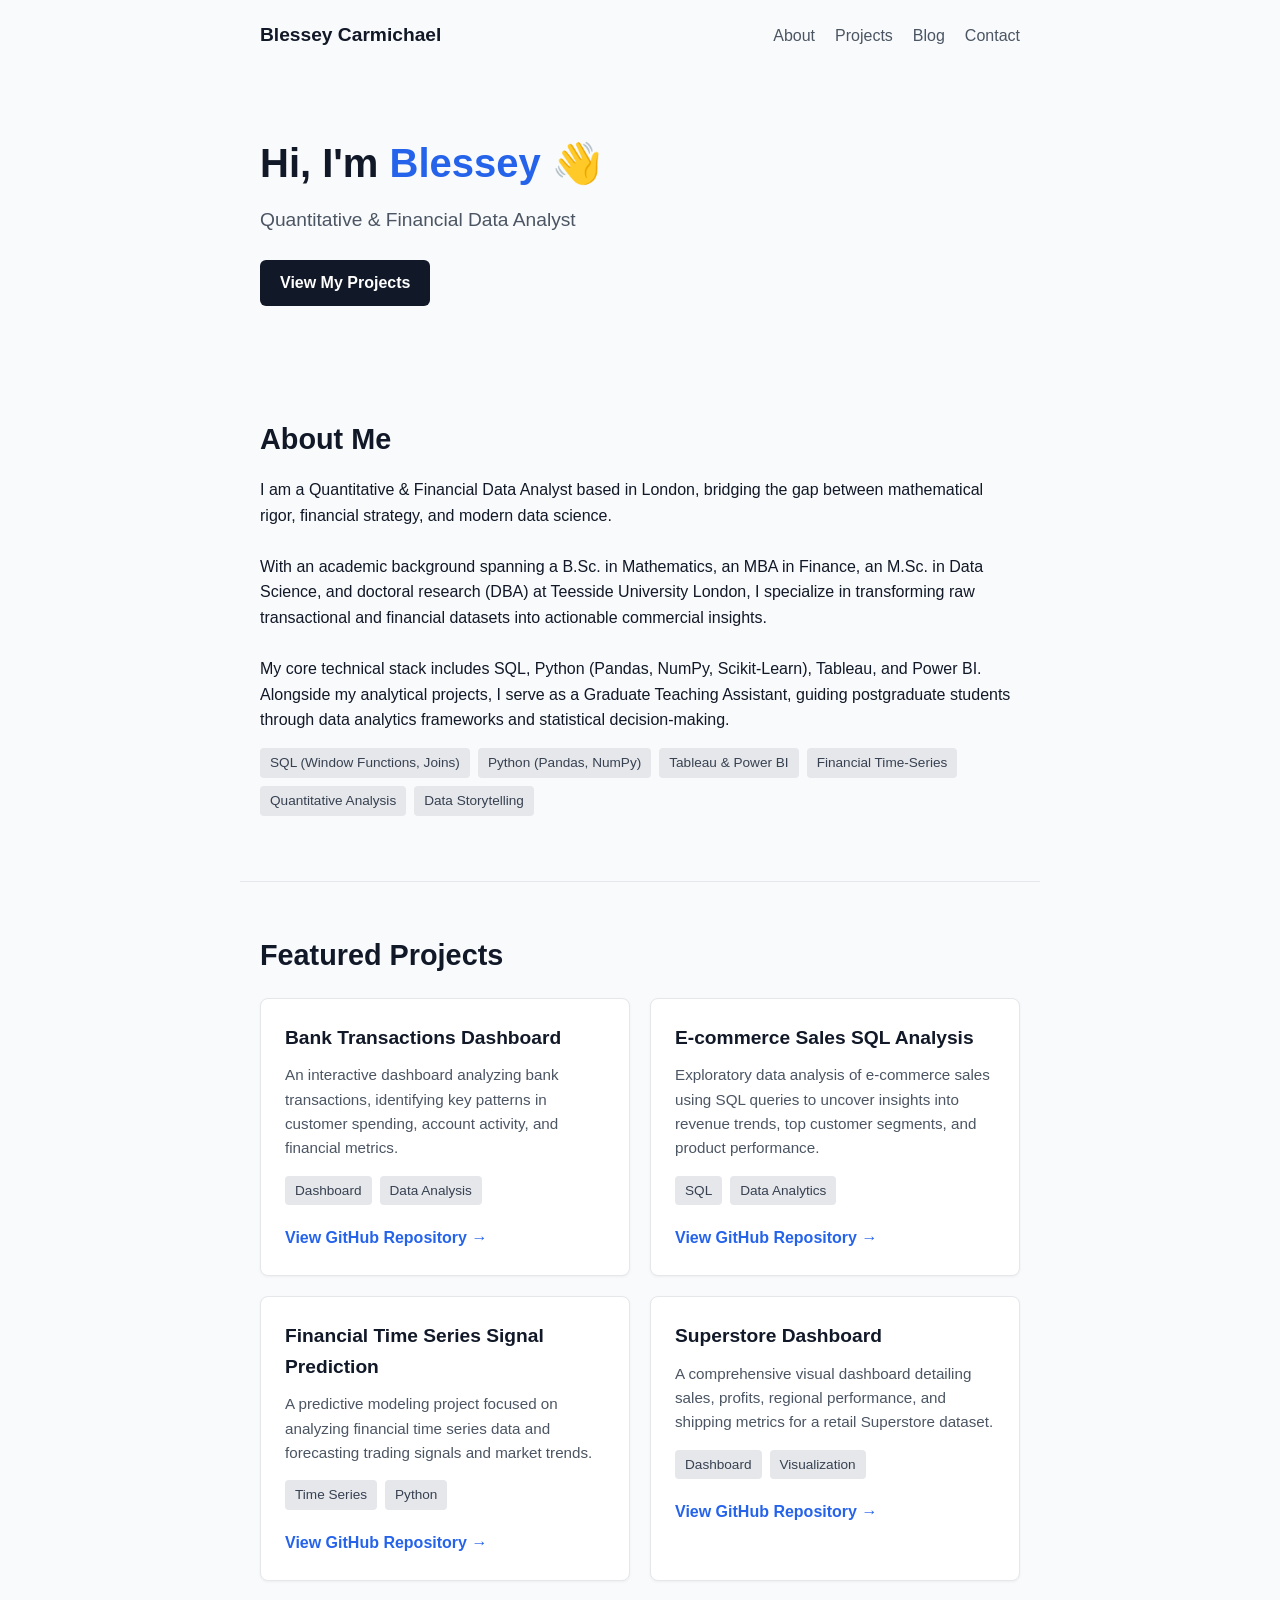
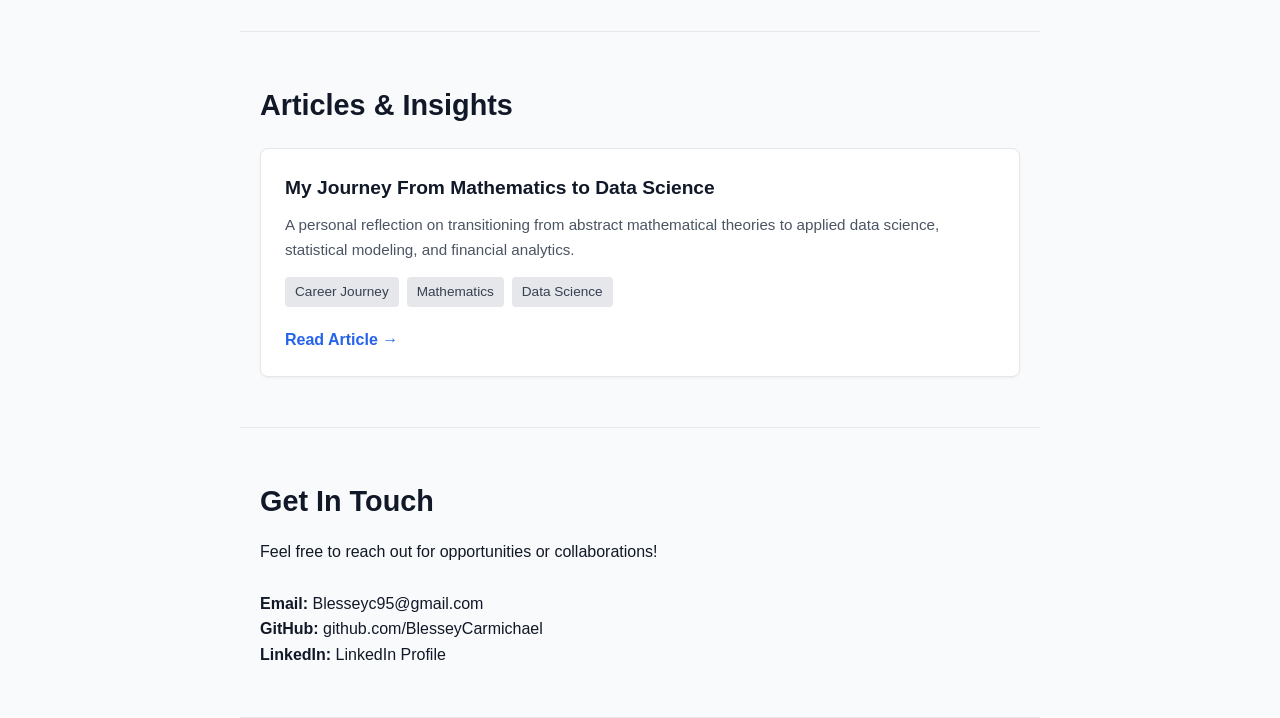
==== index.html @ a4f205b0 "Update index.html" ====
<!DOCTYPE html>
<html lang="en">
<head>
  <meta charset="UTF-8">
  <meta name="viewport" content="width=device-width, initial-scale=1.0">
  <title>Blessey Carmichael | Portfolio</title>
  
  <!-- Links your CSS file to style the webpage -->
  <link rel="stylesheet" href="style.css">
</head>
<body>

  <!-- Navigation Bar -->
  <nav class="navbar">
    <div class="logo">Blessey Carmichael</div>
    <ul class="nav-links">
      <li><a href="#about">About</a></li>
      <li><a href="#projects">Projects</a></li>
      <li><a href="#blog">Blog</a></li>
      <li><a href="#contact">Contact</a></li>
    </ul>
  </nav>

  <!-- Hero Section -->
  <header class="hero">
    <h1>Hi, I'm <span class="highlight">Blessey</span> 👋</h1>
    <p class="subtitle">Quantitative & Financial Data Analyst</p>
    <a href="#projects" class="btn">View My Projects</a>
  </header>

  <!-- About Me Section -->
  <section id="about" class="section">
    <h2>About Me</h2>
    <p>
      I am a Quantitative & Financial Data Analyst based in London, bridging the gap between mathematical rigor, financial strategy, and modern data science.
    </p>
    <br>
    <p>
      With an academic background spanning a B.Sc. in Mathematics, an MBA in Finance, an M.Sc. in Data Science, and doctoral research (DBA) at Teesside University London, I specialize in transforming raw transactional and financial datasets into actionable commercial insights.
    </p>
    <br>
    <p>
      My core technical stack includes SQL, Python (Pandas, NumPy, Scikit-Learn), Tableau, and Power BI. Alongside my analytical projects, I serve as a Graduate Teaching Assistant, guiding postgraduate students through data analytics frameworks and statistical decision-making.
    </p>

    <div class="skills">
      <span class="tag">SQL (Window Functions, Joins)</span>
      <span class="tag">Python (Pandas, NumPy)</span>
      <span class="tag">Tableau & Power BI</span>
      <span class="tag">Financial Time-Series</span>
      <span class="tag">Quantitative Analysis</span>
      <span class="tag">Data Storytelling</span>
    </div>
  </section>

  <!-- Projects Section -->
  <section id="projects" class="section">
    <h2>Featured Projects</h2>
    <div class="projects-grid">
      
      <!-- Project 1 -->
      <div class="card">
        <h3>Bank Transactions Dashboard</h3>
        <p>An interactive dashboard analyzing bank transactions, identifying key patterns in customer spending, account activity, and financial metrics.</p>
        <div class="card-tags">
          <span>Dashboard</span>
          <span>Data Analysis</span>
        </div>
        <a href="https://github.com/BlesseyCarmichael/bank-transactions-dashboard" class="card-link" target="_blank">View GitHub Repository →</a>
      </div>

      <!-- Project 2 -->
      <div class="card">
        <h3>E-commerce Sales SQL Analysis</h3>
        <p>Exploratory data analysis of e-commerce sales using SQL queries to uncover insights into revenue trends, top customer segments, and product performance.</p>
        <div class="card-tags">
          <span>SQL</span>
          <span>Data Analytics</span>
        </div>
        <a href="https://github.com/BlesseyCarmichael/ecommerce-sales-sql-analysis" class="card-link" target="_blank">View GitHub Repository →</a>
      </div>

      <!-- Project 3 -->
      <div class="card">
        <h3>Financial Time Series Signal Prediction</h3>
        <p>A predictive modeling project focused on analyzing financial time series data and forecasting trading signals and market trends.</p>
        <div class="card-tags">
          <span>Time Series</span>
          <span>Python</span>
        </div>
        <a href="https://github.com/BlesseyCarmichael/financial-time-series-signal-prediction" class="card-link" target="_blank">View GitHub Repository →</a>
      </div>

      <!-- Project 4 -->
      <div class="card">
        <h3>Superstore Dashboard</h3>
        <p>A comprehensive visual dashboard detailing sales, profits, regional performance, and shipping metrics for a retail Superstore dataset.</p>
        <div class="card-tags">
          <span>Dashboard</span>
          <span>Visualization</span>
        </div>
        <a href="https://github.com/BlesseyCarmichael/Superstore_dashboard" class="card-link" target="_blank">View GitHub Repository →</a>
      </div>

    </div>
  </section>

  <!-- Blog Section -->
  <section id="blog" class="section">
    <h2>Articles & Insights</h2>
    <div class="projects-grid">

      <!-- Blog Post 1 -->
      <div class="card">
        <h3>My Journey From Mathematics to Data Science</h3>
        <p>A personal reflection on transitioning from abstract mathematical theories to applied data science, statistical modeling, and financial analytics.</p>
        <div class="card-tags">
          <span>Career Journey</span>
          <span>Mathematics</span>
          <span>Data Science</span>
        </div>
        <a href="blogs/math-to-data-science.html" class="card-link">Read Article →</a>
      </div>

    </div>
  </section>

  <!-- Contact Section -->
  <section id="contact" class="section">
    <h2>Get In Touch</h2>
    <p>Feel free to reach out for opportunities or collaborations!</p>
    <br>
    <p><strong>Email:</strong> <a href="mailto:Blesseyc95@gmail.com">Blesseyc95@gmail.com</a></p>
    <p><strong>GitHub:</strong> <a href="https://github.com/BlesseyCarmichael" target="_blank">github.com/BlesseyCarmichael</a></p>
    <p><strong>LinkedIn:</strong> <a href="https://linkedin.com/in/blessey-carmichael" target="_blank">LinkedIn Profile</a></p>
  </section>

</body>
</html>
---- style.css ----
/* Reset default spacing */
* {
  margin: 0;
  padding: 0;
  box-sizing: border-box;
}

/* Page font & background colors */
body {
  font-family: -apple-system, BlinkMacSystemFont, "Segoe UI", Roboto, Helvetica, Arial, sans-serif;
  color: #111827;
  background-color: #f9fafb;
  line-height: 1.6;
}

/* Links */
a {
  text-decoration: none;
  color: inherit;
}

/* Sections alignment */
.section {
  max-width: 800px;
  margin: 0 auto;
  padding: 50px 20px;
  border-bottom: 1px solid #e5e7eb;
}

h2 {
  font-size: 1.8rem;
  margin-bottom: 15px;
  color: #111827;
}

/* Navigation Bar */
.navbar {
  max-width: 800px;
  margin: 0 auto;
  padding: 20px;
  display: flex;
  justify-content: space-between;
  align-items: center;
}

.logo {
  font-weight: 700;
  font-size: 1.2rem;
}

.nav-links {
  display: flex;
  list-style: none;
  gap: 20px;
}

.nav-links a {
  color: #4b5563;
  font-weight: 500;
}

.nav-links a:hover {
  color: #2563eb;
}

/* Hero Section */
.hero {
  max-width: 800px;
  margin: 0 auto;
  padding: 60px 20px;
}

.hero h1 {
  font-size: 2.5rem;
  margin-bottom: 10px;
}

.highlight {
  color: #2563eb; /* Professional Blue */
}

.subtitle {
  font-size: 1.2rem;
  color: #4b5563;
  margin-bottom: 25px;
}

/* Buttons */
.btn {
  display: inline-block;
  background-color: #111827;
  color: #ffffff;
  padding: 10px 20px;
  border-radius: 6px;
  font-weight: 600;
}

.btn:hover {
  background-color: #374151;
}

/* Skill Tags */
.skills, .card-tags {
  display: flex;
  flex-wrap: wrap;
  gap: 8px;
  margin-top: 15px;
  margin-bottom: 15px;
}

.tag, .card-tags span {
  background-color: #e5e7eb;
  color: #374151;
  padding: 4px 10px;
  border-radius: 4px;
  font-size: 0.85rem;
  font-weight: 500;
}

/* Project Cards Layout */
.projects-grid {
  display: grid;
  grid-template-columns: repeat(auto-fit, minmax(300px, 1fr));
  gap: 20px;
  margin-top: 20px;
}

.card {
  background-color: #ffffff;
  border: 1px solid #e5e7eb;
  padding: 24px;
  border-radius: 8px;
  box-shadow: 0 1px 3px rgba(0,0,0,0.05);
}

.card h3 {
  margin-bottom: 10px;
  font-size: 1.2rem;
}

.card p {
  color: #4b5563;
  font-size: 0.95rem;
  margin-bottom: 15px;
}

.card-link {
  color: #2563eb;
  font-weight: 600;
  display: inline-block;
  margin-top: 5px;
}
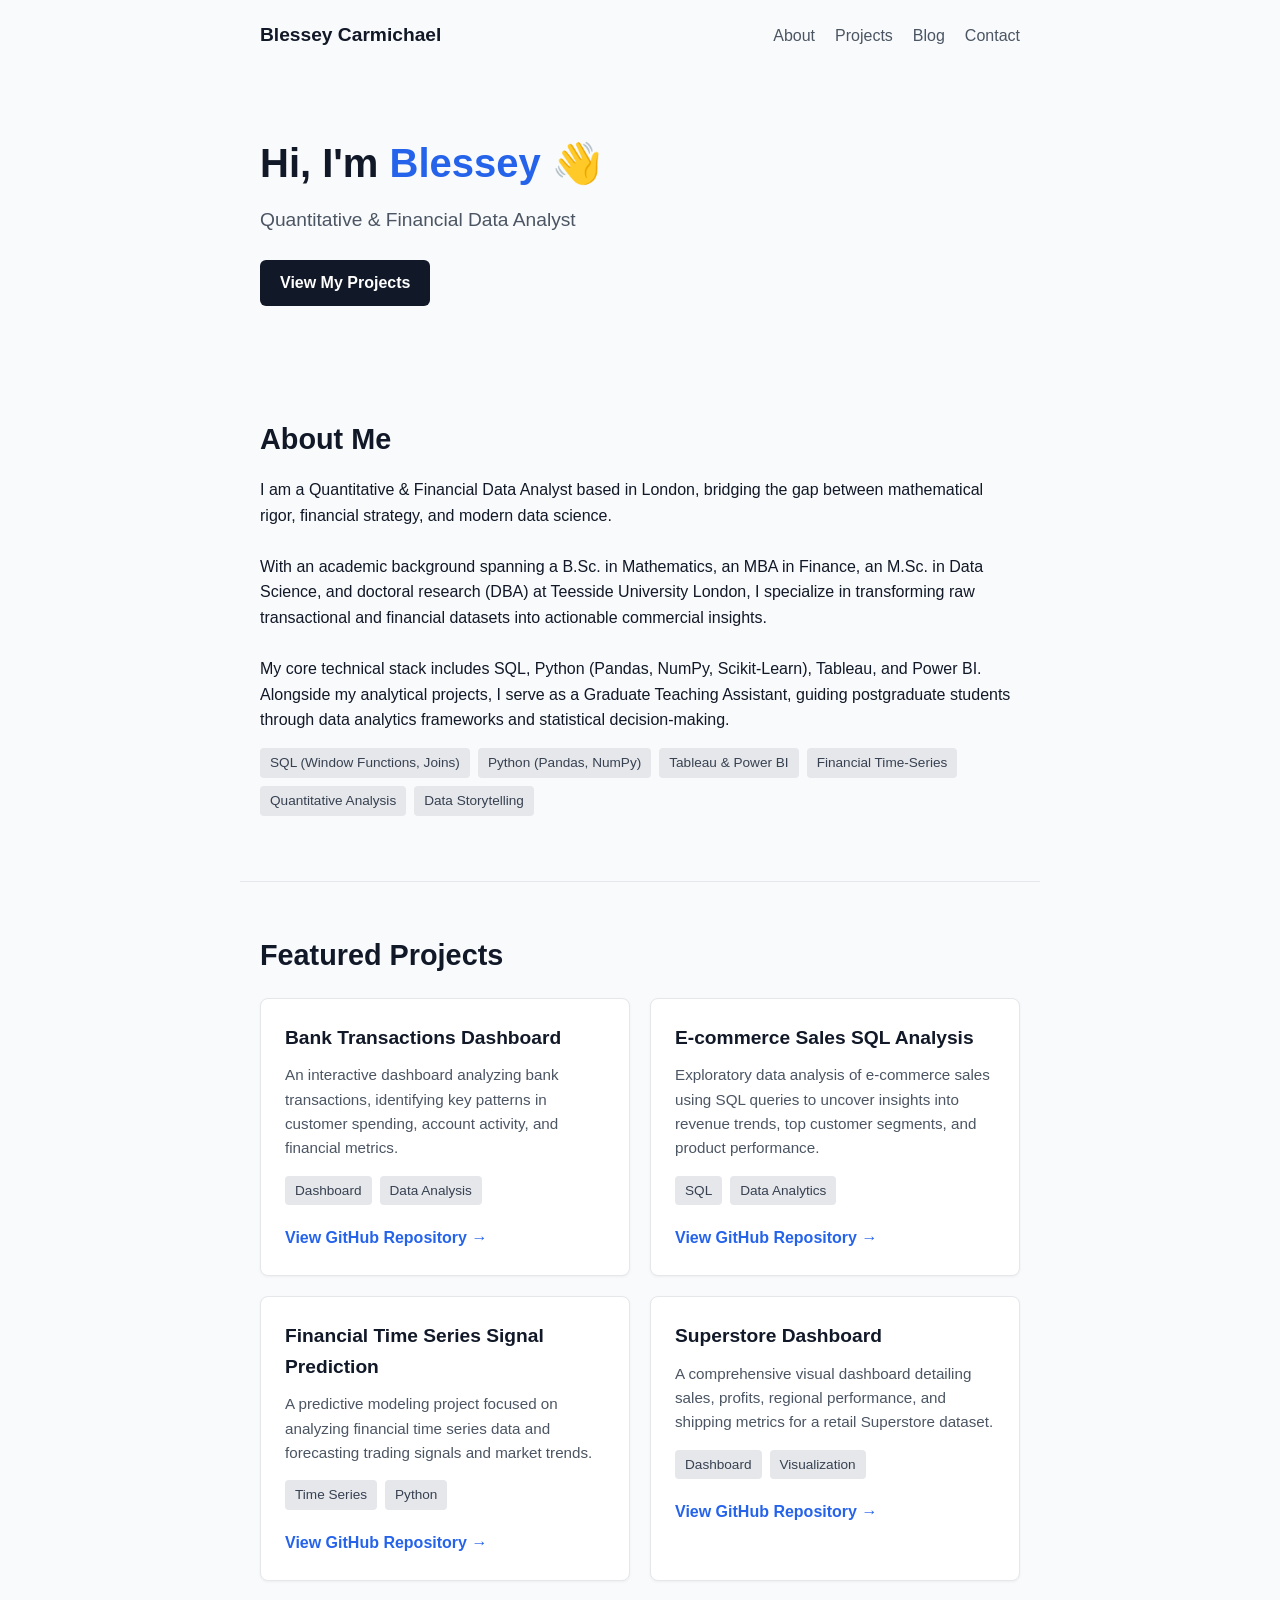
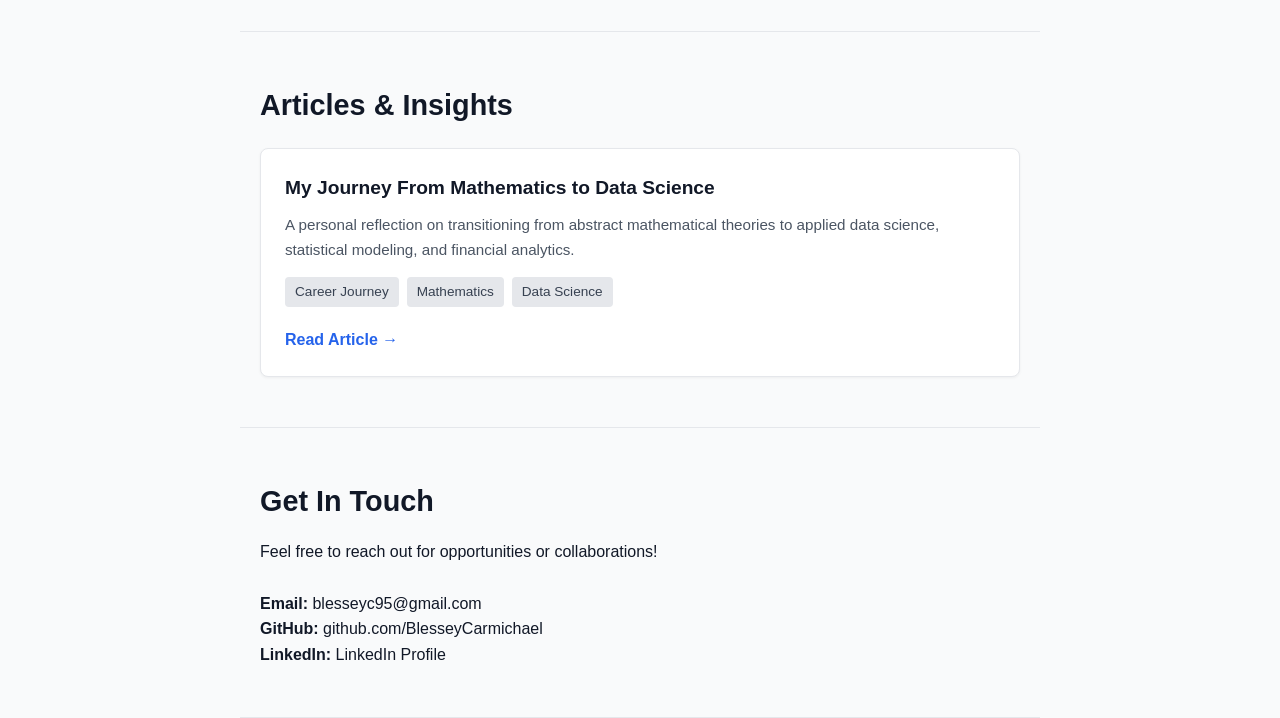
==== commit 7ac9fdd7: "Update index.html" ====
--- a/index.html
+++ b/index.html
@@ -130,7 +130,7 @@
     <h2>Get In Touch</h2>
     <p>Feel free to reach out for opportunities or collaborations!</p>
     <br>
-    <p><strong>Email:</strong> <a href="mailto:Blesseyc95@gmail.com">Blesseyc95@gmail.com</a></p>
+    <p><strong>Email:</strong> <a href="mailto:Blesseyc95@gmail.com">blesseyc95@gmail.com</a></p>
     <p><strong>GitHub:</strong> <a href="https://github.com/BlesseyCarmichael" target="_blank">github.com/BlesseyCarmichael</a></p>
     <p><strong>LinkedIn:</strong> <a href="https://linkedin.com/in/blessey-carmichael" target="_blank">LinkedIn Profile</a></p>
   </section>
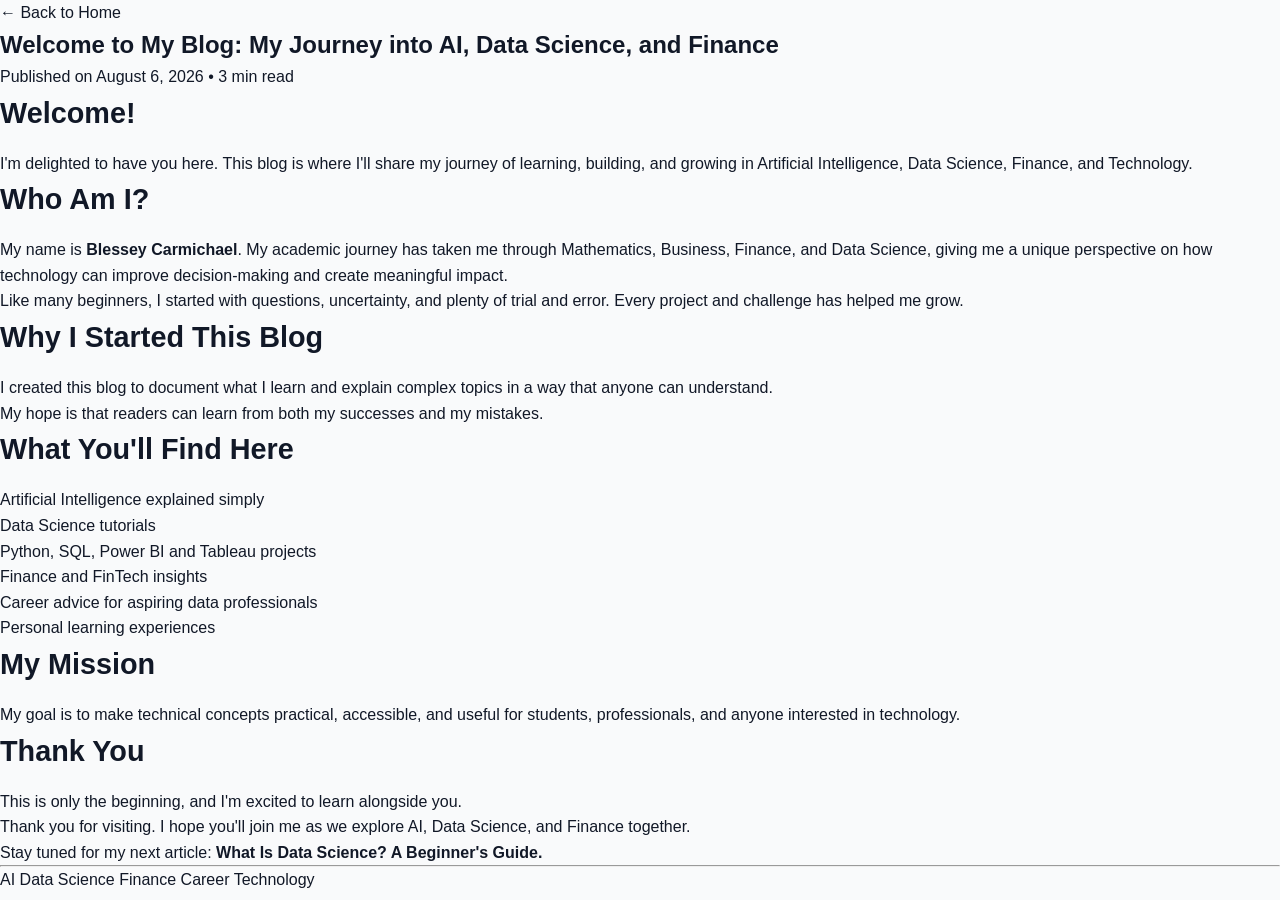
==== commit bfc0851c: "Update index.html" ====
--- a/index.html
+++ b/index.html
@@ -1,139 +1,155 @@
 <!DOCTYPE html>
 <html lang="en">
 <head>
-  <meta charset="UTF-8">
-  <meta name="viewport" content="width=device-width, initial-scale=1.0">
-  <title>Blessey Carmichael | Portfolio</title>
-  
-  <!-- Links your CSS file to style the webpage -->
-  <link rel="stylesheet" href="style.css">
+    <meta charset="UTF-8">
+    <meta name="viewport" content="width=device-width, initial-scale=1.0">
+    <title>Welcome to My Blog | Blessey Carmichael</title>
+
+    <link rel="stylesheet" href="../style.css">
 </head>
+
 <body>
 
-  <!-- Navigation Bar -->
-  <nav class="navbar">
-    <div class="logo">Blessey Carmichael</div>
-    <ul class="nav-links">
-      <li><a href="#about">About</a></li>
-      <li><a href="#projects">Projects</a></li>
-      <li><a href="#blog">Blog</a></li>
-      <li><a href="#contact">Contact</a></li>
-    </ul>
-  </nav>
+<div class="blog-container">
 
-  <!-- Hero Section -->
-  <header class="hero">
-    <h1>Hi, I'm <span class="highlight">Blessey</span> 👋</h1>
-    <p class="subtitle">Quantitative & Financial Data Analyst</p>
-    <a href="#projects" class="btn">View My Projects</a>
-  </header>
+    <a href="../index.html" class="back-link">← Back to Home</a>
 
-  <!-- About Me Section -->
-  <section id="about" class="section">
-    <h2>About Me</h2>
-    <p>
-      I am a Quantitative & Financial Data Analyst based in London, bridging the gap between mathematical rigor, financial strategy, and modern data science.
-    </p>
-    <br>
-    <p>
-      With an academic background spanning a B.Sc. in Mathematics, an MBA in Finance, an M.Sc. in Data Science, and doctoral research (DBA) at Teesside University London, I specialize in transforming raw transactional and financial datasets into actionable commercial insights.
-    </p>
-    <br>
-    <p>
-      My core technical stack includes SQL, Python (Pandas, NumPy, Scikit-Learn), Tableau, and Power BI. Alongside my analytical projects, I serve as a Graduate Teaching Assistant, guiding postgraduate students through data analytics frameworks and statistical decision-making.
-    </p>
+    <article>
 
-    <div class="skills">
-      <span class="tag">SQL (Window Functions, Joins)</span>
-      <span class="tag">Python (Pandas, NumPy)</span>
-      <span class="tag">Tableau & Power BI</span>
-      <span class="tag">Financial Time-Series</span>
-      <span class="tag">Quantitative Analysis</span>
-      <span class="tag">Data Storytelling</span>
-    </div>
-  </section>
+        <header class="blog-header">
+            <h1>Welcome to My Blog: My Journey into AI, Data Science, and Finance</h1>
 
-  <!-- Projects Section -->
-  <section id="projects" class="section">
-    <h2>Featured Projects</h2>
-    <div class="projects-grid">
-      
-      <!-- Project 1 -->
-      <div class="card">
-        <h3>Bank Transactions Dashboard</h3>
-        <p>An interactive dashboard analyzing bank transactions, identifying key patterns in customer spending, account activity, and financial metrics.</p>
-        <div class="card-tags">
-          <span>Dashboard</span>
-          <span>Data Analysis</span>
+            <p class="publish-date">
+                Published on August 6, 2026 • 3 min read
+            </p>
+        </header>
+
+        <!-- Introduction -->
+
+        <section>
+
+            <h2>Welcome!</h2>
+
+            <p>
+                I'm delighted to have you here.
+                This blog is where I'll share my journey of learning,
+                building, and growing in Artificial Intelligence,
+                Data Science, Finance, and Technology.
+            </p>
+
+        </section>
+
+        <!-- About -->
+
+        <section>
+
+            <h2>Who Am I?</h2>
+
+            <p>
+                My name is <strong>Blessey Carmichael</strong>.
+                My academic journey has taken me through
+                Mathematics, Business, Finance, and Data Science,
+                giving me a unique perspective on how technology
+                can improve decision-making and create meaningful impact.
+            </p>
+
+            <p>
+                Like many beginners, I started with questions,
+                uncertainty, and plenty of trial and error.
+                Every project and challenge has helped me grow.
+            </p>
+
+        </section>
+
+        <!-- Blog Purpose -->
+
+        <section>
+
+            <h2>Why I Started This Blog</h2>
+
+            <p>
+                I created this blog to document what I learn
+                and explain complex topics in a way that anyone
+                can understand.
+            </p>
+
+            <p>
+                My hope is that readers can learn from both
+                my successes and my mistakes.
+            </p>
+
+        </section>
+
+        <!-- Topics -->
+
+        <section>
+
+            <h2>What You'll Find Here</h2>
+
+            <ul>
+                <li>Artificial Intelligence explained simply</li>
+                <li>Data Science tutorials</li>
+                <li>Python, SQL, Power BI and Tableau projects</li>
+                <li>Finance and FinTech insights</li>
+                <li>Career advice for aspiring data professionals</li>
+                <li>Personal learning experiences</li>
+            </ul>
+
+        </section>
+
+        <!-- Mission -->
+
+        <section>
+
+            <h2>My Mission</h2>
+
+            <p>
+                My goal is to make technical concepts practical,
+                accessible, and useful for students,
+                professionals, and anyone interested in technology.
+            </p>
+
+        </section>
+
+        <!-- Closing -->
+
+        <section>
+
+            <h2>Thank You</h2>
+
+            <p>
+                This is only the beginning,
+                and I'm excited to learn alongside you.
+            </p>
+
+            <p>
+                Thank you for visiting.
+                I hope you'll join me as we explore AI,
+                Data Science, and Finance together.
+            </p>
+
+            <p>
+                Stay tuned for my next article:
+                <strong>What Is Data Science? A Beginner's Guide.</strong>
+            </p>
+
+        </section>
+
+        <hr>
+
+        <div class="tags">
+
+            <span>AI</span>
+            <span>Data Science</span>
+            <span>Finance</span>
+            <span>Career</span>
+            <span>Technology</span>
+
         </div>
-        <a href="https://github.com/BlesseyCarmichael/bank-transactions-dashboard" class="card-link" target="_blank">View GitHub Repository →</a>
-      </div>
 
-      <!-- Project 2 -->
-      <div class="card">
-        <h3>E-commerce Sales SQL Analysis</h3>
-        <p>Exploratory data analysis of e-commerce sales using SQL queries to uncover insights into revenue trends, top customer segments, and product performance.</p>
-        <div class="card-tags">
-          <span>SQL</span>
-          <span>Data Analytics</span>
-        </div>
-        <a href="https://github.com/BlesseyCarmichael/ecommerce-sales-sql-analysis" class="card-link" target="_blank">View GitHub Repository →</a>
-      </div>
+    </article>
 
-      <!-- Project 3 -->
-      <div class="card">
-        <h3>Financial Time Series Signal Prediction</h3>
-        <p>A predictive modeling project focused on analyzing financial time series data and forecasting trading signals and market trends.</p>
-        <div class="card-tags">
-          <span>Time Series</span>
-          <span>Python</span>
-        </div>
-        <a href="https://github.com/BlesseyCarmichael/financial-time-series-signal-prediction" class="card-link" target="_blank">View GitHub Repository →</a>
-      </div>
-
-      <!-- Project 4 -->
-      <div class="card">
-        <h3>Superstore Dashboard</h3>
-        <p>A comprehensive visual dashboard detailing sales, profits, regional performance, and shipping metrics for a retail Superstore dataset.</p>
-        <div class="card-tags">
-          <span>Dashboard</span>
-          <span>Visualization</span>
-        </div>
-        <a href="https://github.com/BlesseyCarmichael/Superstore_dashboard" class="card-link" target="_blank">View GitHub Repository →</a>
-      </div>
-
-    </div>
-  </section>
-
-  <!-- Blog Section -->
-  <section id="blog" class="section">
-    <h2>Articles & Insights</h2>
-    <div class="projects-grid">
-
-      <!-- Blog Post 1 -->
-      <div class="card">
-        <h3>My Journey From Mathematics to Data Science</h3>
-        <p>A personal reflection on transitioning from abstract mathematical theories to applied data science, statistical modeling, and financial analytics.</p>
-        <div class="card-tags">
-          <span>Career Journey</span>
-          <span>Mathematics</span>
-          <span>Data Science</span>
-        </div>
-        <a href="blogs/math-to-data-science.html" class="card-link">Read Article →</a>
-      </div>
-
-    </div>
-  </section>
-
-  <!-- Contact Section -->
-  <section id="contact" class="section">
-    <h2>Get In Touch</h2>
-    <p>Feel free to reach out for opportunities or collaborations!</p>
-    <br>
-    <p><strong>Email:</strong> <a href="mailto:Blesseyc95@gmail.com">blesseyc95@gmail.com</a></p>
-    <p><strong>GitHub:</strong> <a href="https://github.com/BlesseyCarmichael" target="_blank">github.com/BlesseyCarmichael</a></p>
-    <p><strong>LinkedIn:</strong> <a href="https://linkedin.com/in/blessey-carmichael" target="_blank">LinkedIn Profile</a></p>
-  </section>
+</div>
 
 </body>
 </html>
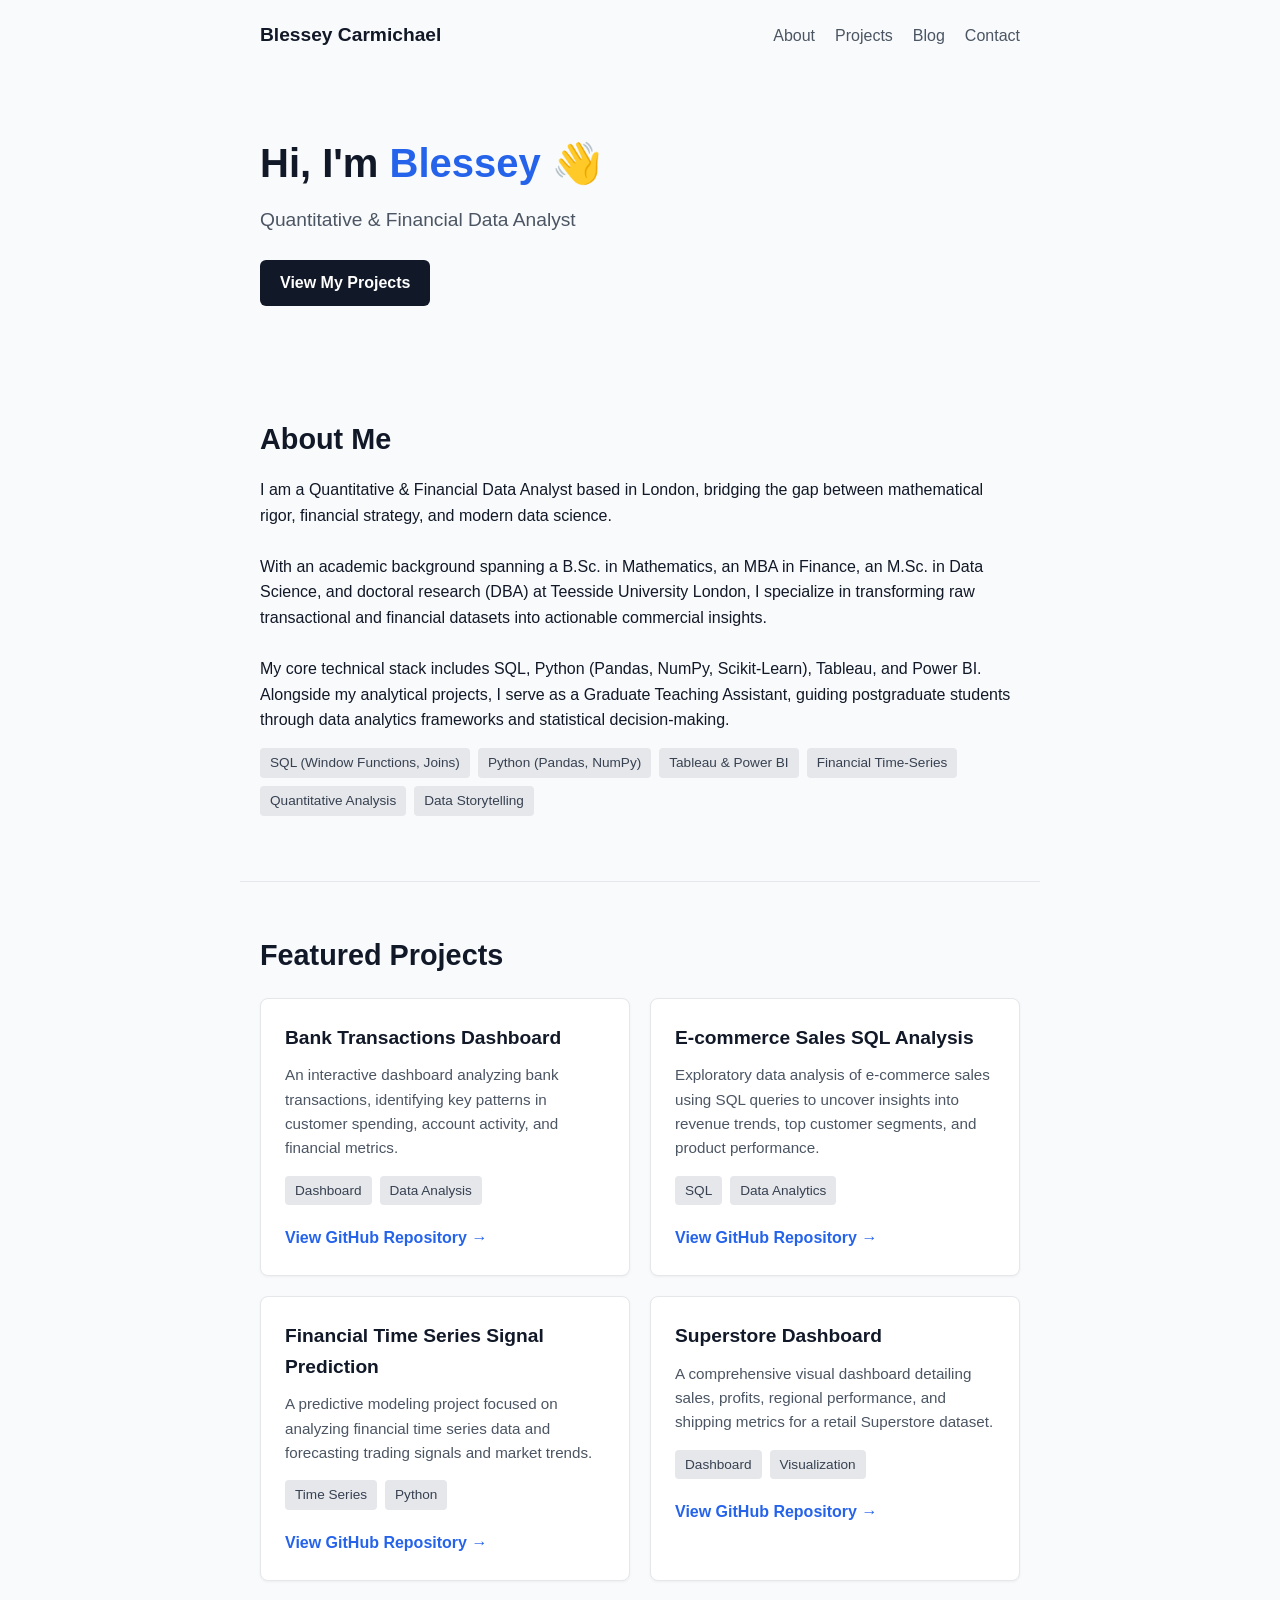
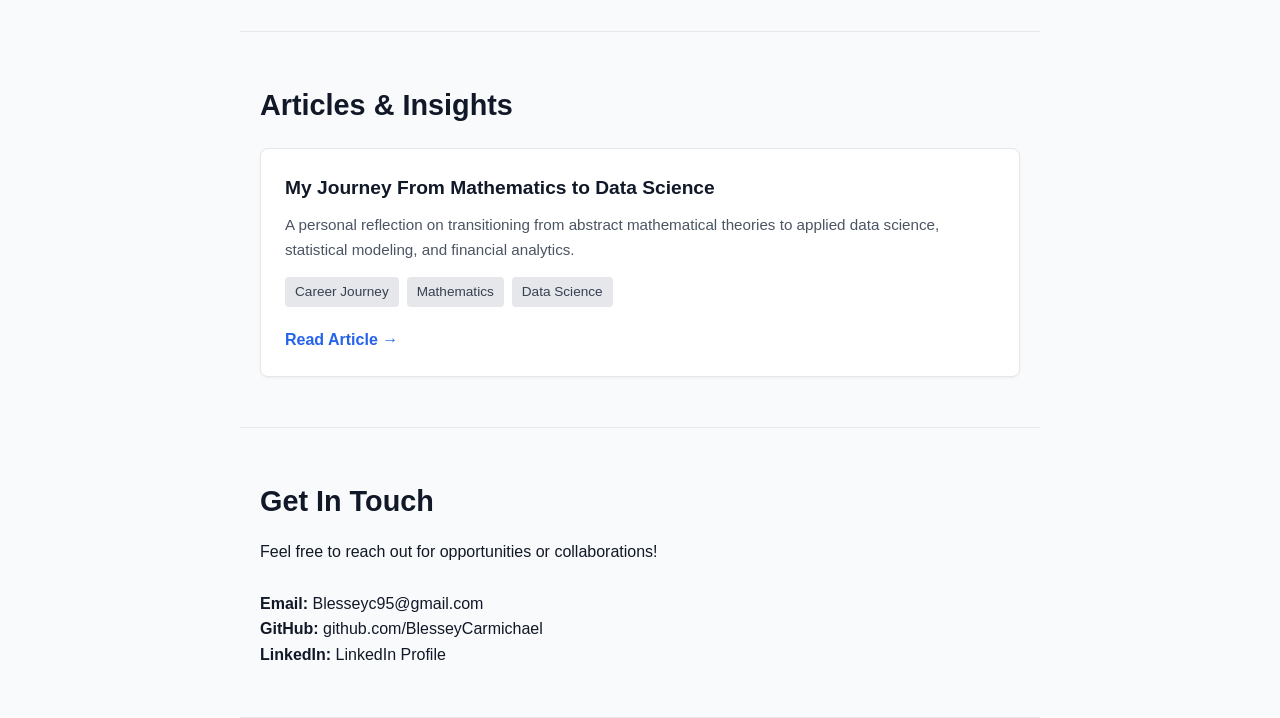
==== commit 4ae39fa0: "Update index.html" ====
--- a/index.html
+++ b/index.html
@@ -1,155 +1,139 @@
 <!DOCTYPE html>
 <html lang="en">
 <head>
-    <meta charset="UTF-8">
-    <meta name="viewport" content="width=device-width, initial-scale=1.0">
-    <title>Welcome to My Blog | Blessey Carmichael</title>
-
-    <link rel="stylesheet" href="../style.css">
+  <meta charset="UTF-8">
+  <meta name="viewport" content="width=device-width, initial-scale=1.0">
+  <title>Blessey Carmichael | Portfolio</title>
+  
+  <!-- Links your CSS file to style the webpage -->
+  <link rel="stylesheet" href="style.css">
 </head>
-
 <body>
 
-<div class="blog-container">
+  <!-- Navigation Bar -->
+  <nav class="navbar">
+    <div class="logo">Blessey Carmichael</div>
+    <ul class="nav-links">
+      <li><a href="#about">About</a></li>
+      <li><a href="#projects">Projects</a></li>
+      <li><a href="#blog">Blog</a></li>
+      <li><a href="#contact">Contact</a></li>
+    </ul>
+  </nav>
 
-    <a href="../index.html" class="back-link">← Back to Home</a>
+  <!-- Hero Section -->
+  <header class="hero">
+    <h1>Hi, I'm <span class="highlight">Blessey</span> 👋</h1>
+    <p class="subtitle">Quantitative & Financial Data Analyst</p>
+    <a href="#projects" class="btn">View My Projects</a>
+  </header>
 
-    <article>
+  <!-- About Me Section -->
+  <section id="about" class="section">
+    <h2>About Me</h2>
+    <p>
+      I am a Quantitative & Financial Data Analyst based in London, bridging the gap between mathematical rigor, financial strategy, and modern data science.
+    </p>
+    <br>
+    <p>
+      With an academic background spanning a B.Sc. in Mathematics, an MBA in Finance, an M.Sc. in Data Science, and doctoral research (DBA) at Teesside University London, I specialize in transforming raw transactional and financial datasets into actionable commercial insights.
+    </p>
+    <br>
+    <p>
+      My core technical stack includes SQL, Python (Pandas, NumPy, Scikit-Learn), Tableau, and Power BI. Alongside my analytical projects, I serve as a Graduate Teaching Assistant, guiding postgraduate students through data analytics frameworks and statistical decision-making.
+    </p>
 
-        <header class="blog-header">
-            <h1>Welcome to My Blog: My Journey into AI, Data Science, and Finance</h1>
+    <div class="skills">
+      <span class="tag">SQL (Window Functions, Joins)</span>
+      <span class="tag">Python (Pandas, NumPy)</span>
+      <span class="tag">Tableau & Power BI</span>
+      <span class="tag">Financial Time-Series</span>
+      <span class="tag">Quantitative Analysis</span>
+      <span class="tag">Data Storytelling</span>
+    </div>
+  </section>
 
-            <p class="publish-date">
-                Published on August 6, 2026 • 3 min read
-            </p>
-        </header>
+  <!-- Projects Section -->
+  <section id="projects" class="section">
+    <h2>Featured Projects</h2>
+    <div class="projects-grid">
+      
+      <!-- Project 1 -->
+      <div class="card">
+        <h3>Bank Transactions Dashboard</h3>
+        <p>An interactive dashboard analyzing bank transactions, identifying key patterns in customer spending, account activity, and financial metrics.</p>
+        <div class="card-tags">
+          <span>Dashboard</span>
+          <span>Data Analysis</span>
+        </div>
+        <a href="https://github.com/BlesseyCarmichael/bank-transactions-dashboard" class="card-link" target="_blank">View GitHub Repository →</a>
+      </div>
 
-        <!-- Introduction -->
+      <!-- Project 2 -->
+      <div class="card">
+        <h3>E-commerce Sales SQL Analysis</h3>
+        <p>Exploratory data analysis of e-commerce sales using SQL queries to uncover insights into revenue trends, top customer segments, and product performance.</p>
+        <div class="card-tags">
+          <span>SQL</span>
+          <span>Data Analytics</span>
+        </div>
+        <a href="https://github.com/BlesseyCarmichael/ecommerce-sales-sql-analysis" class="card-link" target="_blank">View GitHub Repository →</a>
+      </div>
 
-        <section>
+      <!-- Project 3 -->
+      <div class="card">
+        <h3>Financial Time Series Signal Prediction</h3>
+        <p>A predictive modeling project focused on analyzing financial time series data and forecasting trading signals and market trends.</p>
+        <div class="card-tags">
+          <span>Time Series</span>
+          <span>Python</span>
+        </div>
+        <a href="https://github.com/BlesseyCarmichael/financial-time-series-signal-prediction" class="card-link" target="_blank">View GitHub Repository →</a>
+      </div>
 
-            <h2>Welcome!</h2>
+      <!-- Project 4 -->
+      <div class="card">
+        <h3>Superstore Dashboard</h3>
+        <p>A comprehensive visual dashboard detailing sales, profits, regional performance, and shipping metrics for a retail Superstore dataset.</p>
+        <div class="card-tags">
+          <span>Dashboard</span>
+          <span>Visualization</span>
+        </div>
+        <a href="https://github.com/BlesseyCarmichael/Superstore_dashboard" class="card-link" target="_blank">View GitHub Repository →</a>
+      </div>
 
-            <p>
-                I'm delighted to have you here.
-                This blog is where I'll share my journey of learning,
-                building, and growing in Artificial Intelligence,
-                Data Science, Finance, and Technology.
-            </p>
+    </div>
+  </section>
 
-        </section>
+  <!-- Blog Section -->
+  <section id="blog" class="section">
+    <h2>Articles & Insights</h2>
+    <div class="projects-grid">
 
-        <!-- About -->
+      <!-- Blog Post 1 -->
+      <div class="card">
+        <h3>My Journey From Mathematics to Data Science</h3>
+        <p>A personal reflection on transitioning from abstract mathematical theories to applied data science, statistical modeling, and financial analytics.</p>
+        <div class="card-tags">
+          <span>Career Journey</span>
+          <span>Mathematics</span>
+          <span>Data Science</span>
+        </div>
+        <a href="blogs/math-to-data-science.html" class="card-link">Read Article →</a>
+      </div>
 
-        <section>
+    </div>
+  </section>
 
-            <h2>Who Am I?</h2>
-
-            <p>
-                My name is <strong>Blessey Carmichael</strong>.
-                My academic journey has taken me through
-                Mathematics, Business, Finance, and Data Science,
-                giving me a unique perspective on how technology
-                can improve decision-making and create meaningful impact.
-            </p>
-
-            <p>
-                Like many beginners, I started with questions,
-                uncertainty, and plenty of trial and error.
-                Every project and challenge has helped me grow.
-            </p>
-
-        </section>
-
-        <!-- Blog Purpose -->
-
-        <section>
-
-            <h2>Why I Started This Blog</h2>
-
-            <p>
-                I created this blog to document what I learn
-                and explain complex topics in a way that anyone
-                can understand.
-            </p>
-
-            <p>
-                My hope is that readers can learn from both
-                my successes and my mistakes.
-            </p>
-
-        </section>
-
-        <!-- Topics -->
-
-        <section>
-
-            <h2>What You'll Find Here</h2>
-
-            <ul>
-                <li>Artificial Intelligence explained simply</li>
-                <li>Data Science tutorials</li>
-                <li>Python, SQL, Power BI and Tableau projects</li>
-                <li>Finance and FinTech insights</li>
-                <li>Career advice for aspiring data professionals</li>
-                <li>Personal learning experiences</li>
-            </ul>
-
-        </section>
-
-        <!-- Mission -->
-
-        <section>
-
-            <h2>My Mission</h2>
-
-            <p>
-                My goal is to make technical concepts practical,
-                accessible, and useful for students,
-                professionals, and anyone interested in technology.
-            </p>
-
-        </section>
-
-        <!-- Closing -->
-
-        <section>
-
-            <h2>Thank You</h2>
-
-            <p>
-                This is only the beginning,
-                and I'm excited to learn alongside you.
-            </p>
-
-            <p>
-                Thank you for visiting.
-                I hope you'll join me as we explore AI,
-                Data Science, and Finance together.
-            </p>
-
-            <p>
-                Stay tuned for my next article:
-                <strong>What Is Data Science? A Beginner's Guide.</strong>
-            </p>
-
-        </section>
-
-        <hr>
-
-        <div class="tags">
-
-            <span>AI</span>
-            <span>Data Science</span>
-            <span>Finance</span>
-            <span>Career</span>
-            <span>Technology</span>
-
-        </div>
-
-    </article>
-
-</div>
+  <!-- Contact Section -->
+  <section id="contact" class="section">
+    <h2>Get In Touch</h2>
+    <p>Feel free to reach out for opportunities or collaborations!</p>
+    <br>
+    <p><strong>Email:</strong> <a href="mailto:Blesseyc95@gmail.com">Blesseyc95@gmail.com</a></p>
+    <p><strong>GitHub:</strong> <a href="https://github.com/BlesseyCarmichael" target="_blank">github.com/BlesseyCarmichael</a></p>
+    <p><strong>LinkedIn:</strong> <a href="https://linkedin.com/in/blessey-carmichael-prabu-doss" target="_blank">LinkedIn Profile</a></p>
+  </section>
 
 </body>
 </html>
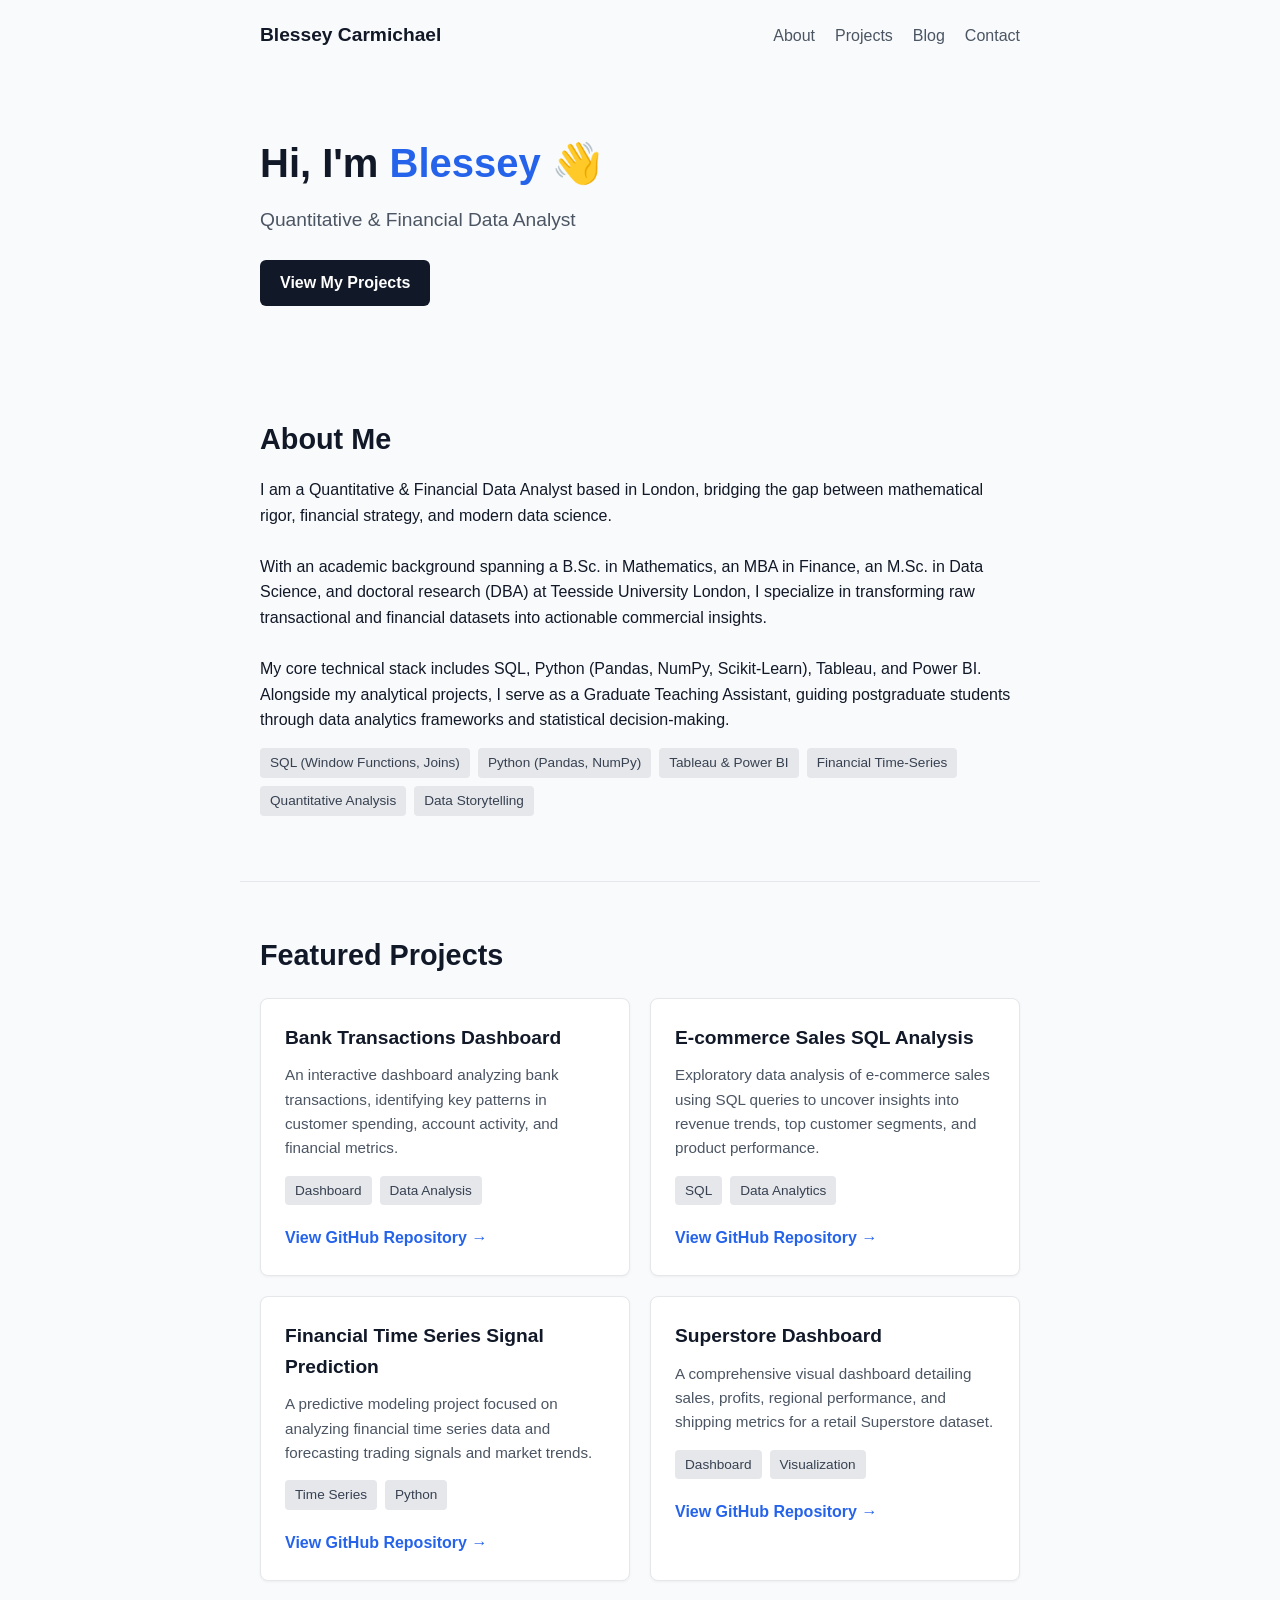
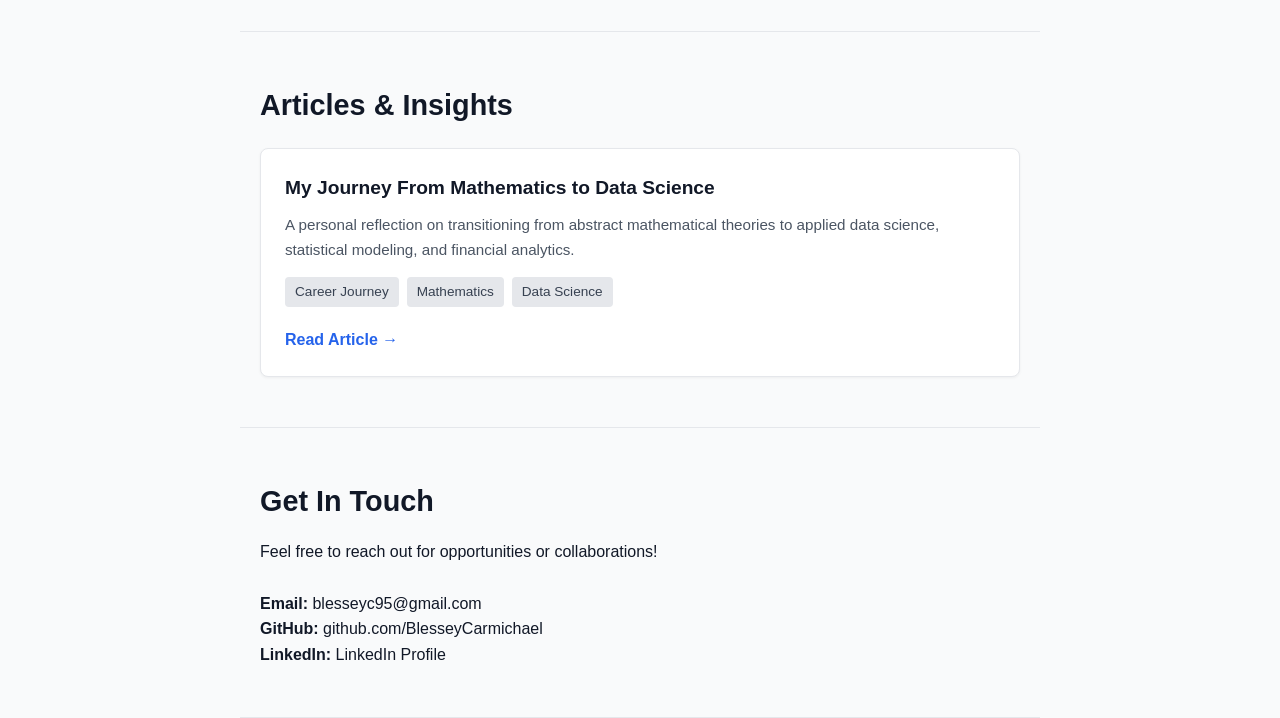
==== commit bbd86890: "Update email and LinkedIn links in contact section" ====
--- a/index.html
+++ b/index.html
@@ -130,9 +130,9 @@
     <h2>Get In Touch</h2>
     <p>Feel free to reach out for opportunities or collaborations!</p>
     <br>
-    <p><strong>Email:</strong> <a href="mailto:Blesseyc95@gmail.com">Blesseyc95@gmail.com</a></p>
+    <p><strong>Email:</strong> <a href="mailto:blesseyc95@gmail.com">blesseyc95@gmail.com</a></p>
     <p><strong>GitHub:</strong> <a href="https://github.com/BlesseyCarmichael" target="_blank">github.com/BlesseyCarmichael</a></p>
-    <p><strong>LinkedIn:</strong> <a href="https://linkedin.com/in/blessey-carmichael-prabu-doss" target="_blank">LinkedIn Profile</a></p>
+    <p><strong>LinkedIn:</strong> <a href="https://linkedin.com/in/blessey-carmichael" target="_blank">LinkedIn Profile</a></p>
   </section>
 
 </body>
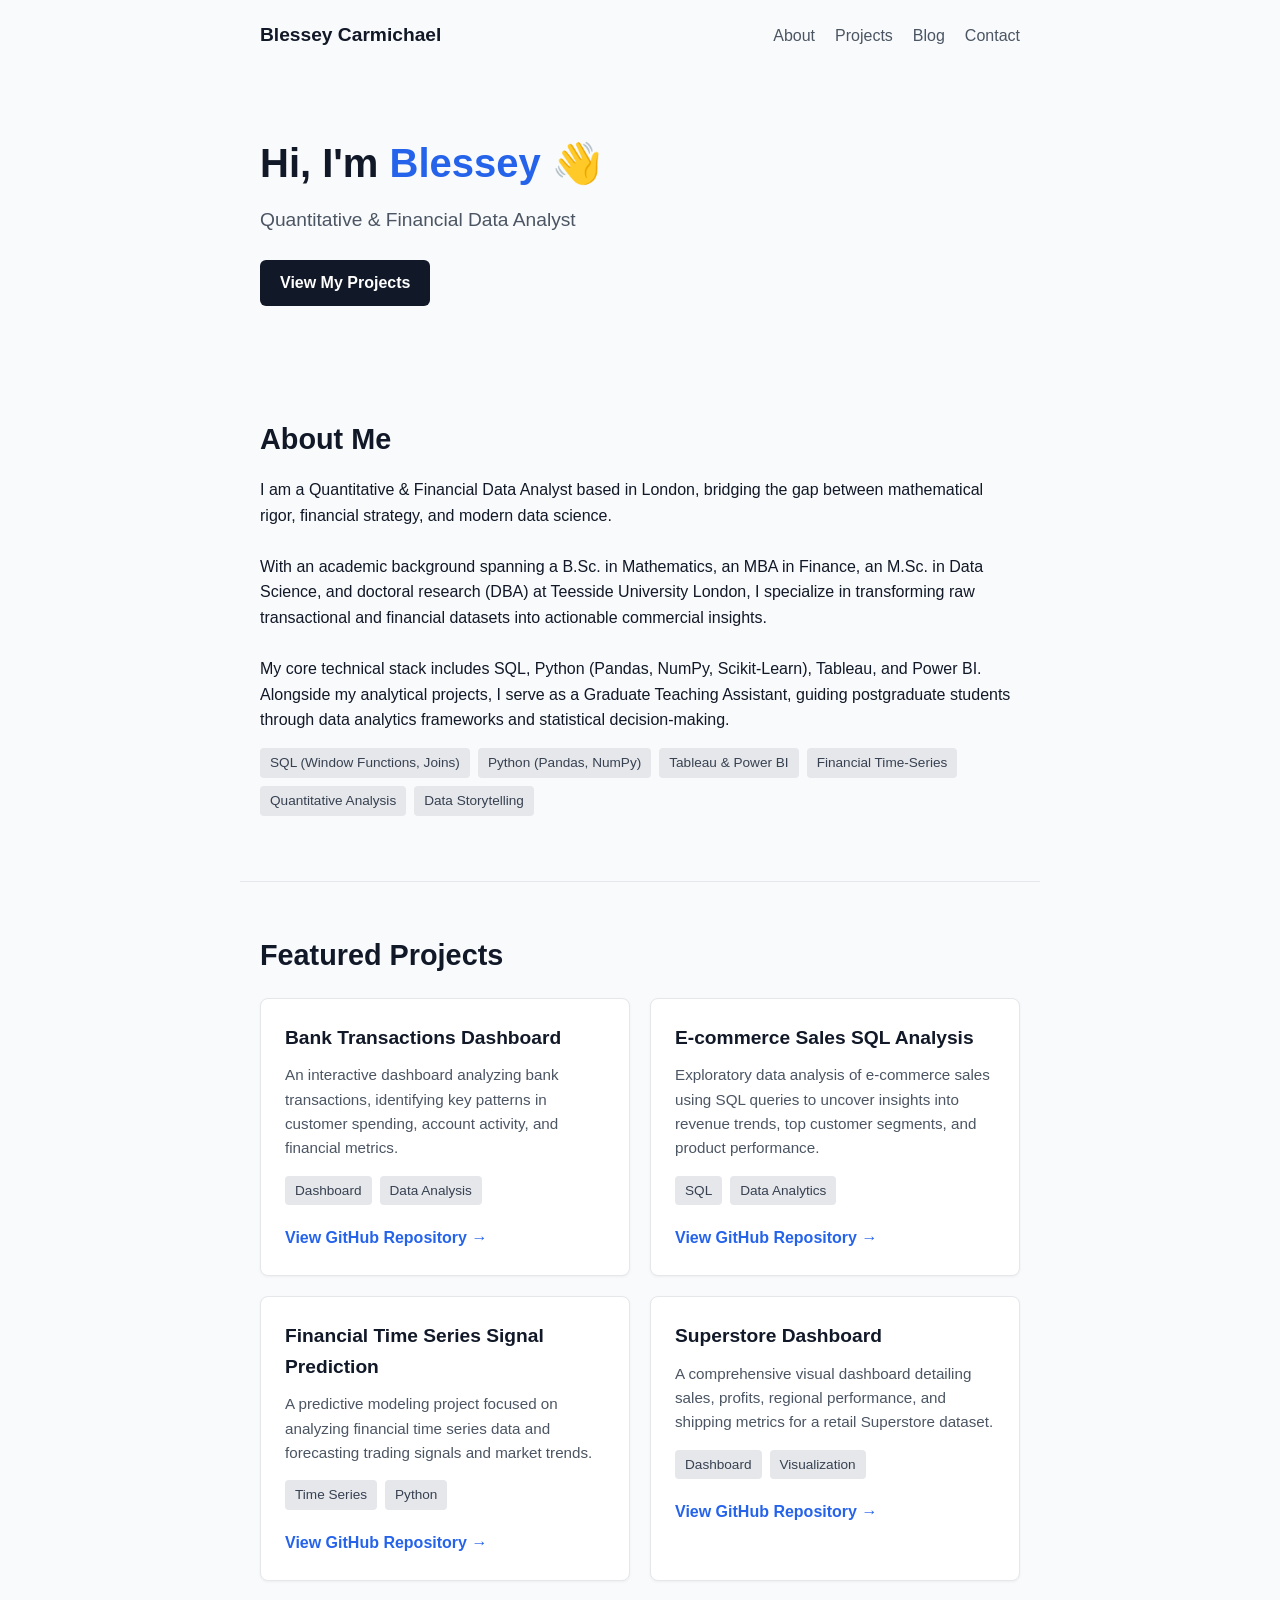
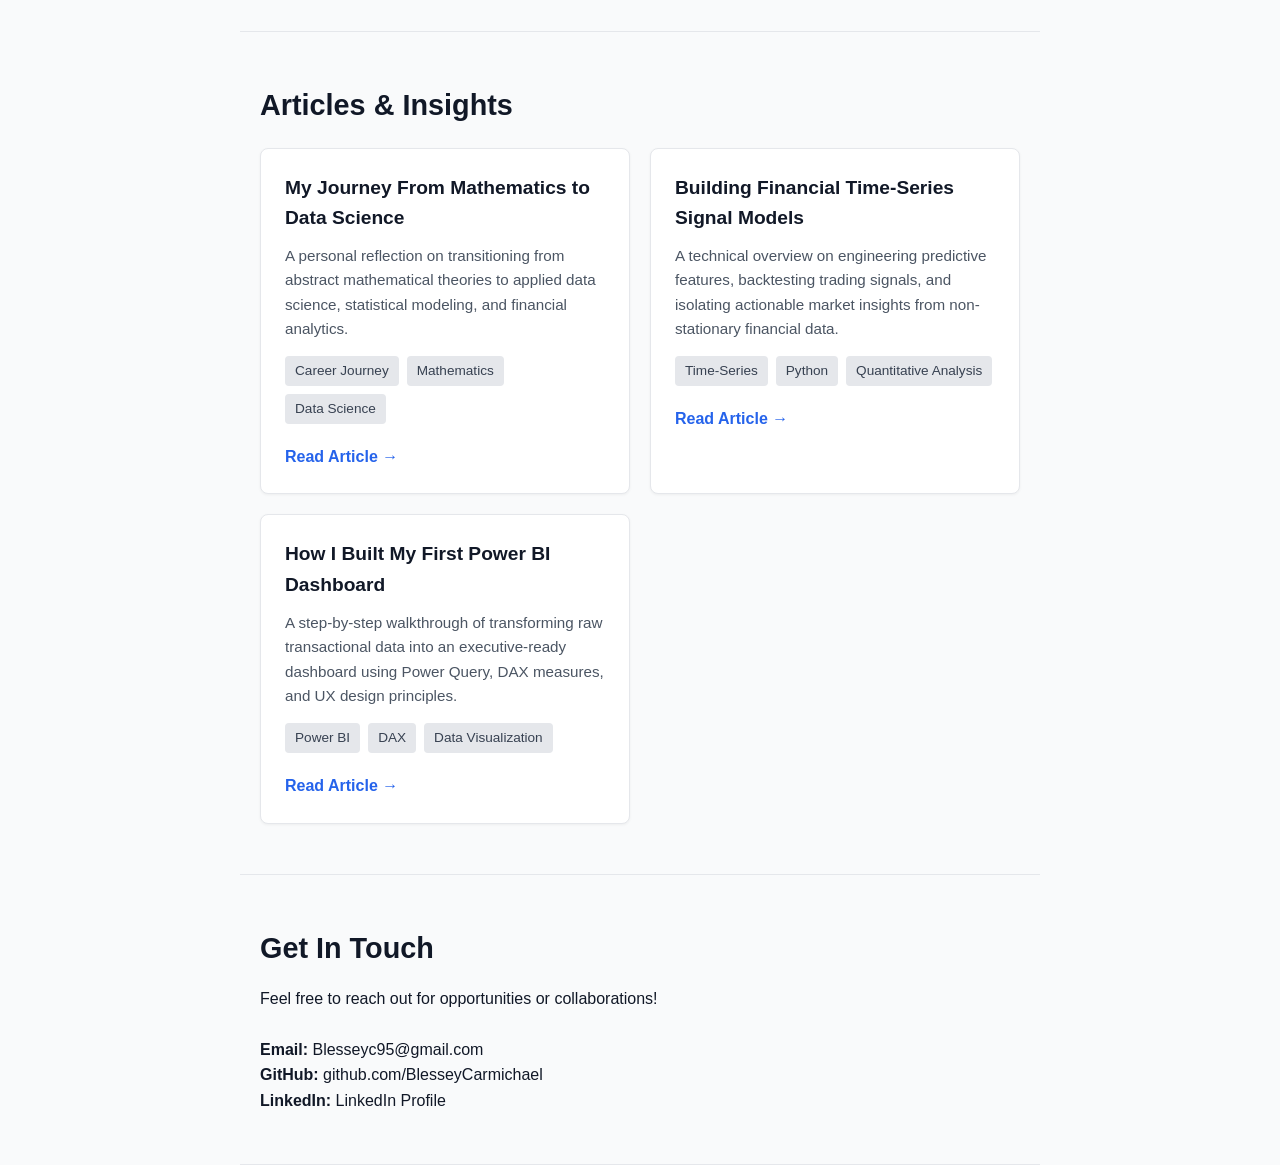
==== commit aef46e20: "Add new blog posts and update contact details Updated blog post links and contact information." ====
--- a/index.html
+++ b/index.html
@@ -122,6 +122,30 @@
         <a href="blogs/math-to-data-science.html" class="card-link">Read Article →</a>
       </div>
 
+      <!-- Blog Post 2 -->
+      <div class="card">
+        <h3>Building Financial Time-Series Signal Models</h3>
+        <p>A technical overview on engineering predictive features, backtesting trading signals, and isolating actionable market insights from non-stationary financial data.</p>
+        <div class="card-tags">
+          <span>Time-Series</span>
+          <span>Python</span>
+          <span>Quantitative Analysis</span>
+        </div>
+        <a href="blogs/time-series-forecasting.html" class="card-link">Read Article →</a>
+      </div>
+
+      <!-- Blog Post 3 -->
+      <div class="card">
+        <h3>How I Built My First Power BI Dashboard</h3>
+        <p>A step-by-step walkthrough of transforming raw transactional data into an executive-ready dashboard using Power Query, DAX measures, and UX design principles.</p>
+        <div class="card-tags">
+          <span>Power BI</span>
+          <span>DAX</span>
+          <span>Data Visualization</span>
+        </div>
+        <a href="blogs/first-powerbi-dashboard.html" class="card-link">Read Article →</a>
+      </div>
+
     </div>
   </section>
 
@@ -130,9 +154,9 @@
     <h2>Get In Touch</h2>
     <p>Feel free to reach out for opportunities or collaborations!</p>
     <br>
-    <p><strong>Email:</strong> <a href="mailto:blesseyc95@gmail.com">blesseyc95@gmail.com</a></p>
+    <p><strong>Email:</strong> <a href="mailto:Blesseyc95@gmail.com">Blesseyc95@gmail.com</a></p>
     <p><strong>GitHub:</strong> <a href="https://github.com/BlesseyCarmichael" target="_blank">github.com/BlesseyCarmichael</a></p>
-    <p><strong>LinkedIn:</strong> <a href="https://linkedin.com/in/blessey-carmichael" target="_blank">LinkedIn Profile</a></p>
+    <p><strong>LinkedIn:</strong> <a href="https://linkedin.com/in/blessey-carmichael-prabu-doss" target="_blank">LinkedIn Profile</a></p>
   </section>
 
 </body>
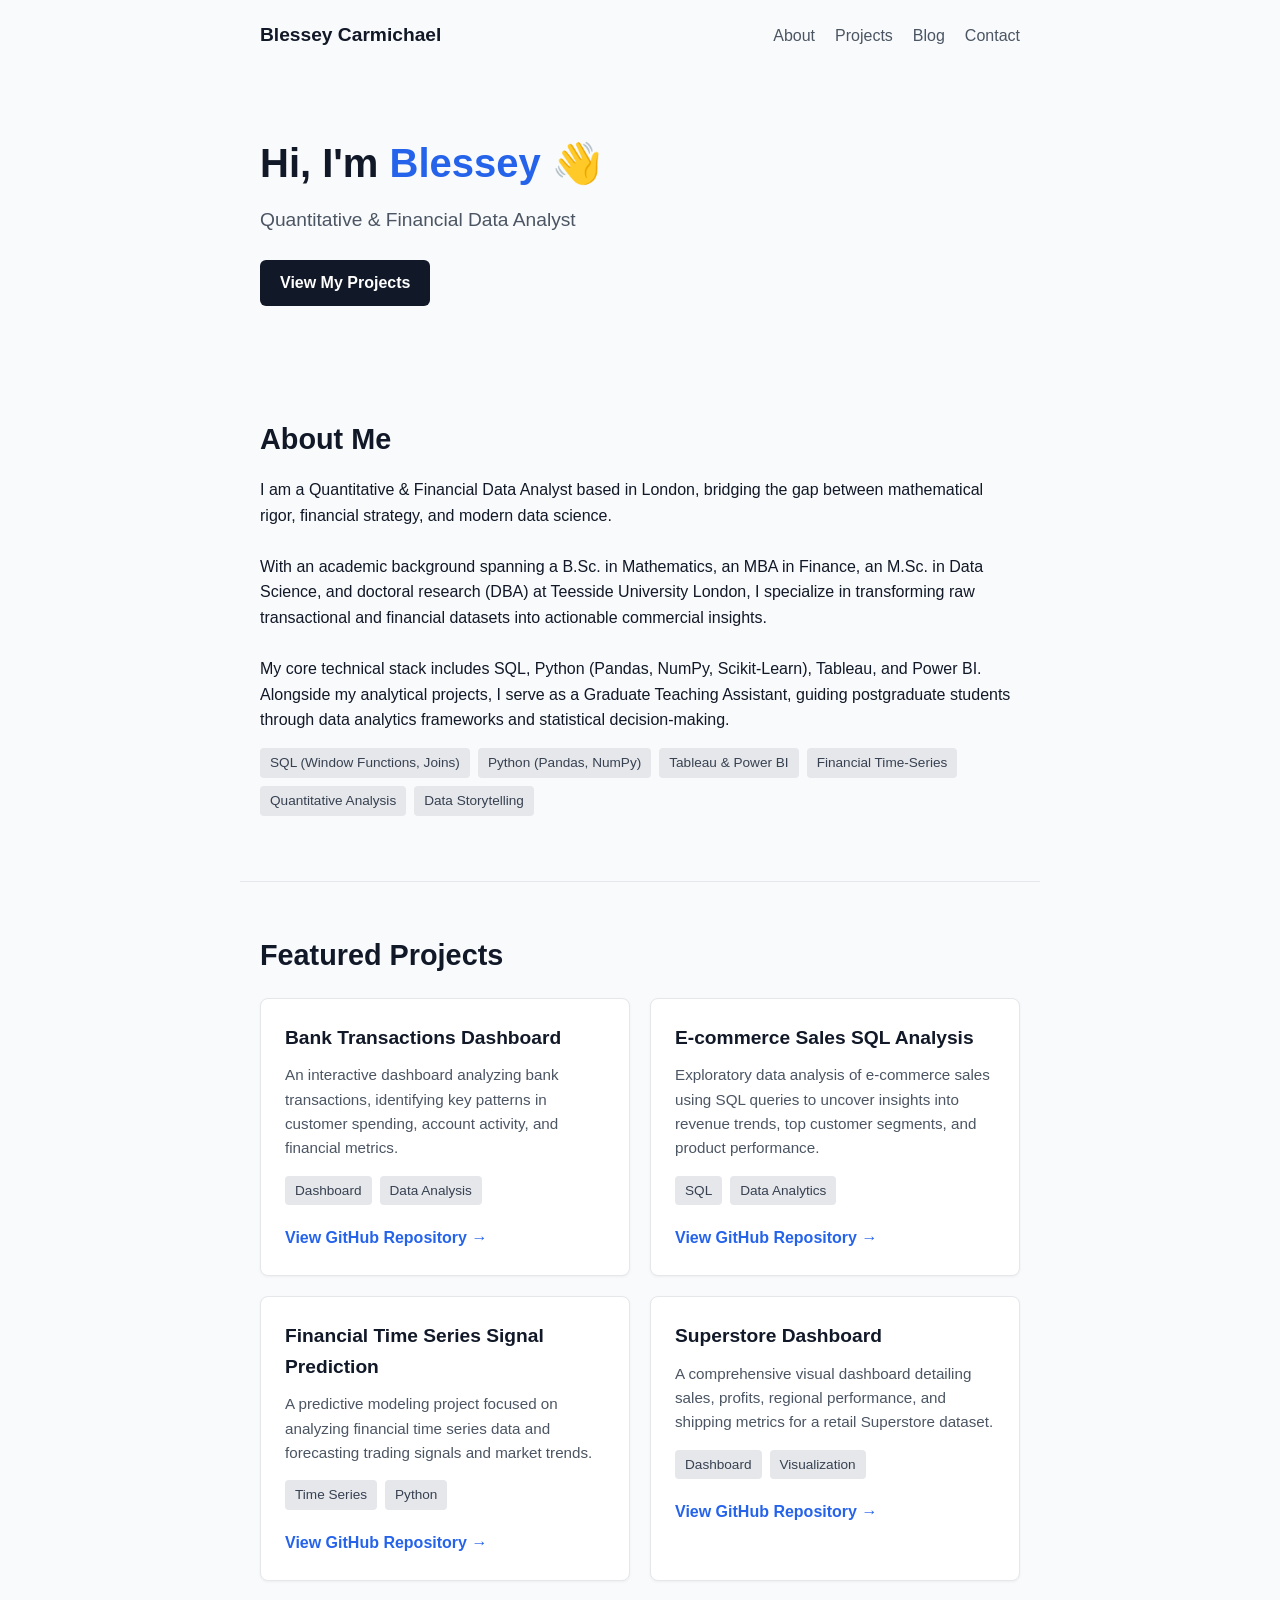
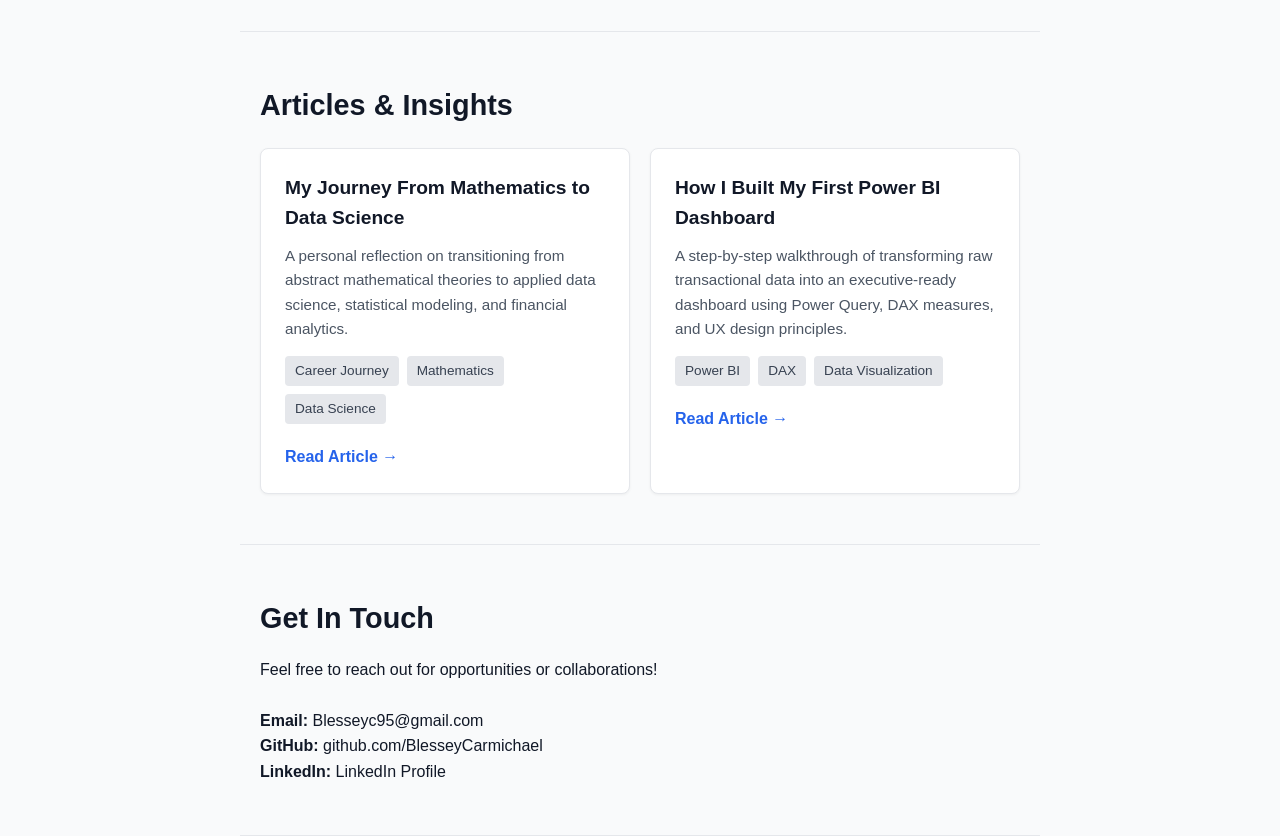
==== commit 5134cadf: "Update index.html" ====
--- a/index.html
+++ b/index.html
@@ -124,18 +124,6 @@
 
       <!-- Blog Post 2 -->
       <div class="card">
-        <h3>Building Financial Time-Series Signal Models</h3>
-        <p>A technical overview on engineering predictive features, backtesting trading signals, and isolating actionable market insights from non-stationary financial data.</p>
-        <div class="card-tags">
-          <span>Time-Series</span>
-          <span>Python</span>
-          <span>Quantitative Analysis</span>
-        </div>
-        <a href="blogs/time-series-forecasting.html" class="card-link">Read Article →</a>
-      </div>
-
-      <!-- Blog Post 3 -->
-      <div class="card">
         <h3>How I Built My First Power BI Dashboard</h3>
         <p>A step-by-step walkthrough of transforming raw transactional data into an executive-ready dashboard using Power Query, DAX measures, and UX design principles.</p>
         <div class="card-tags">
